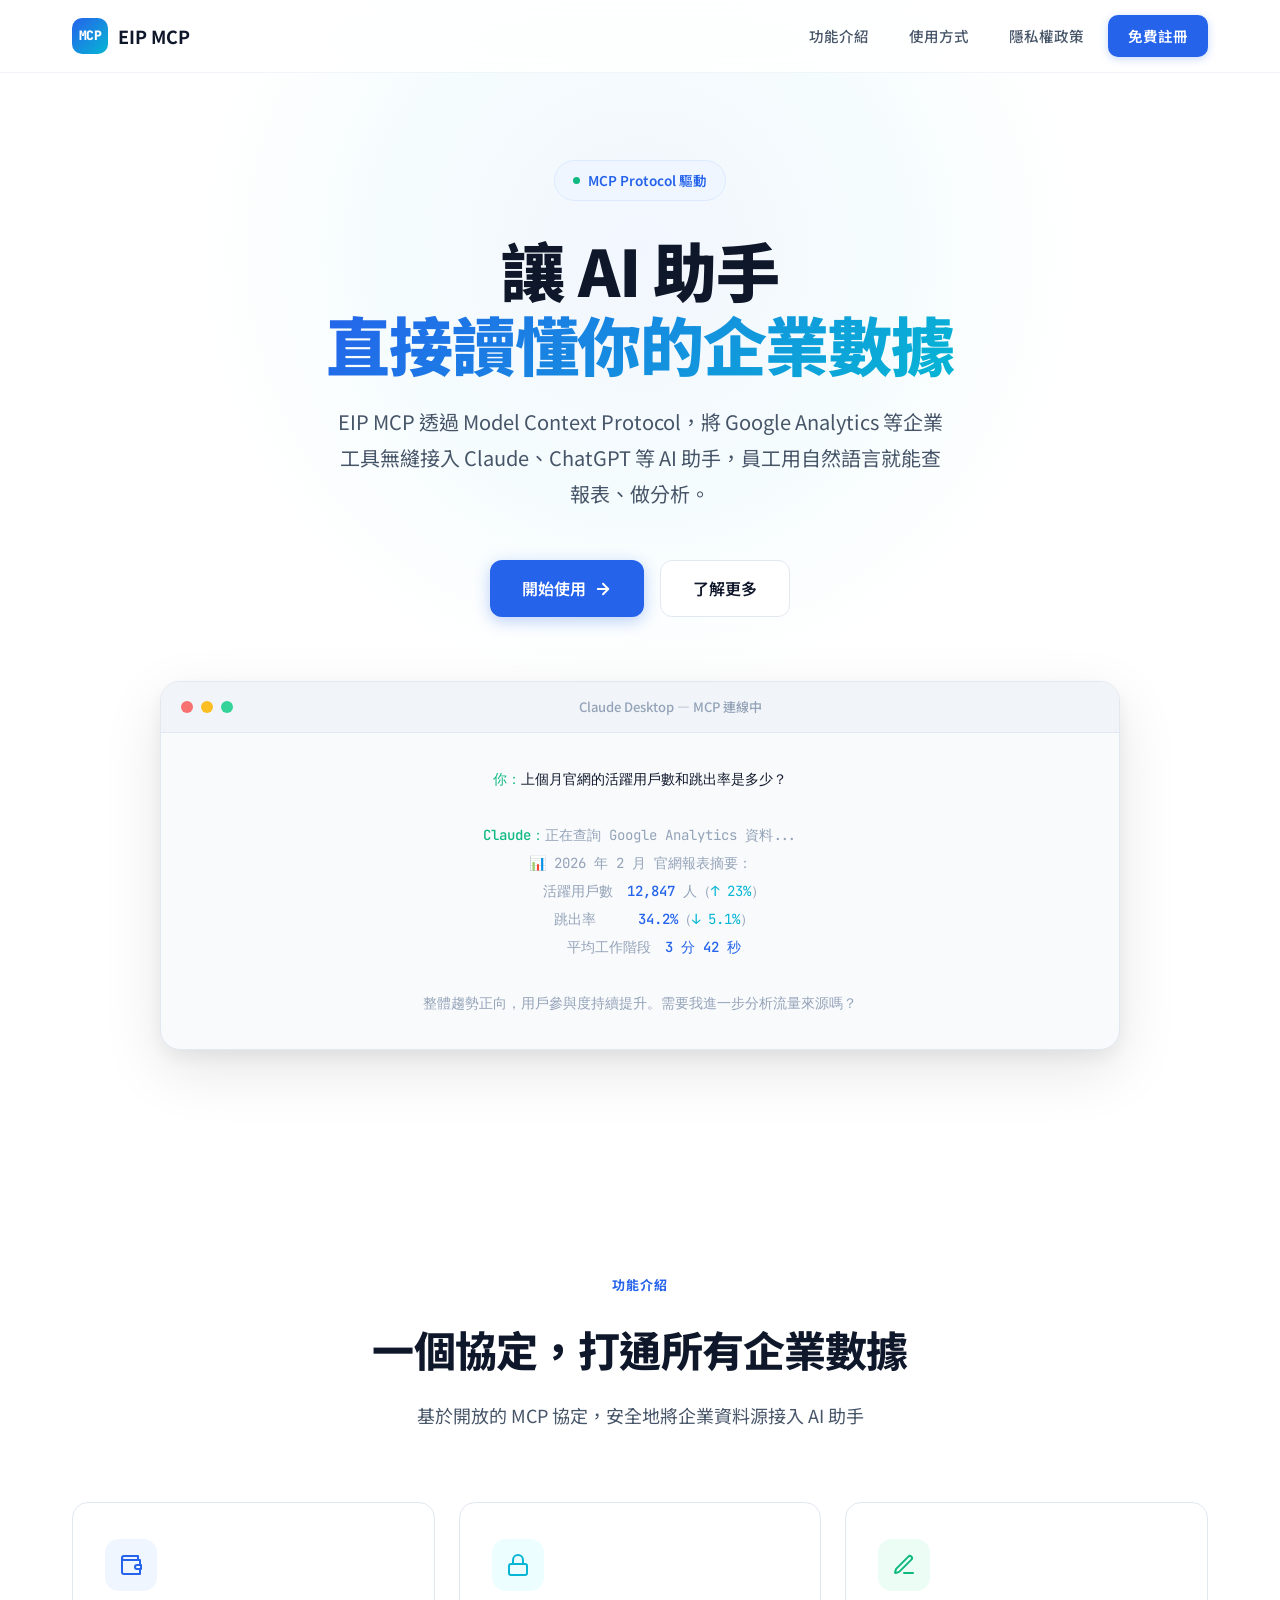
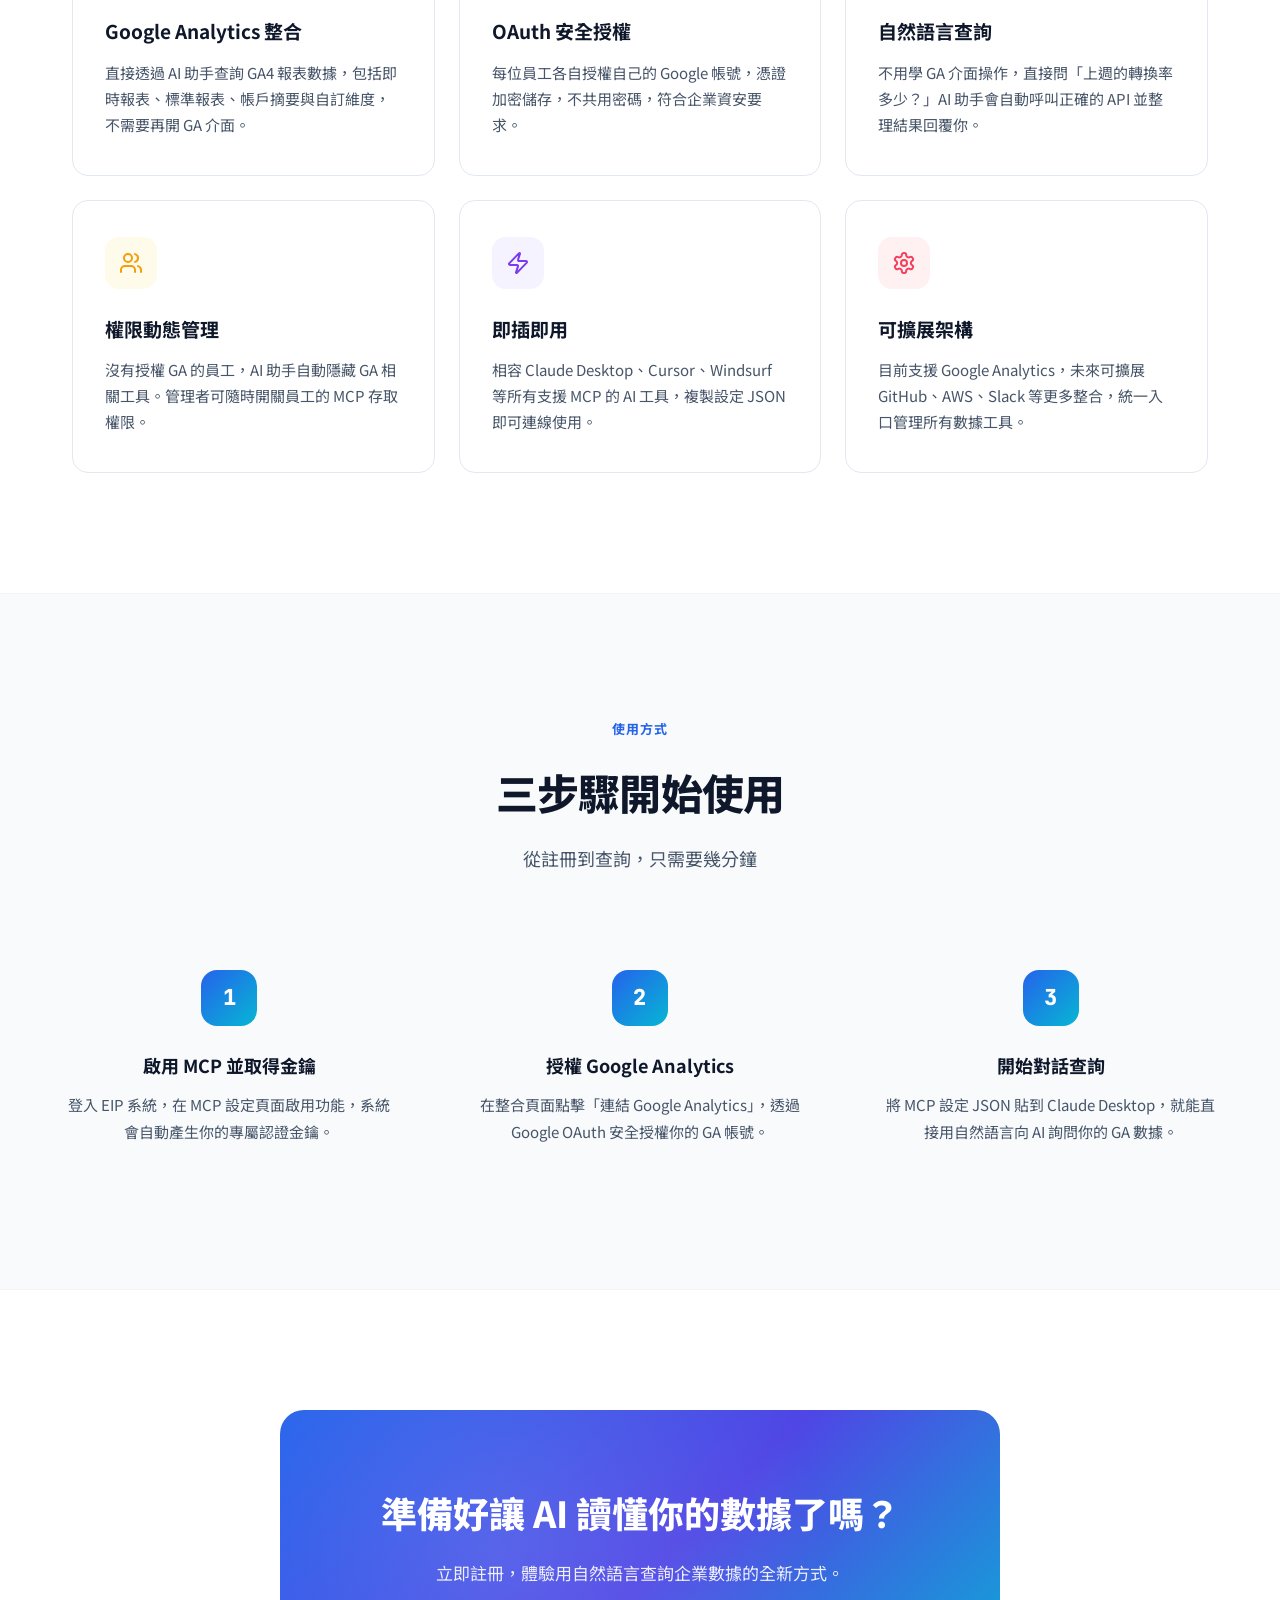
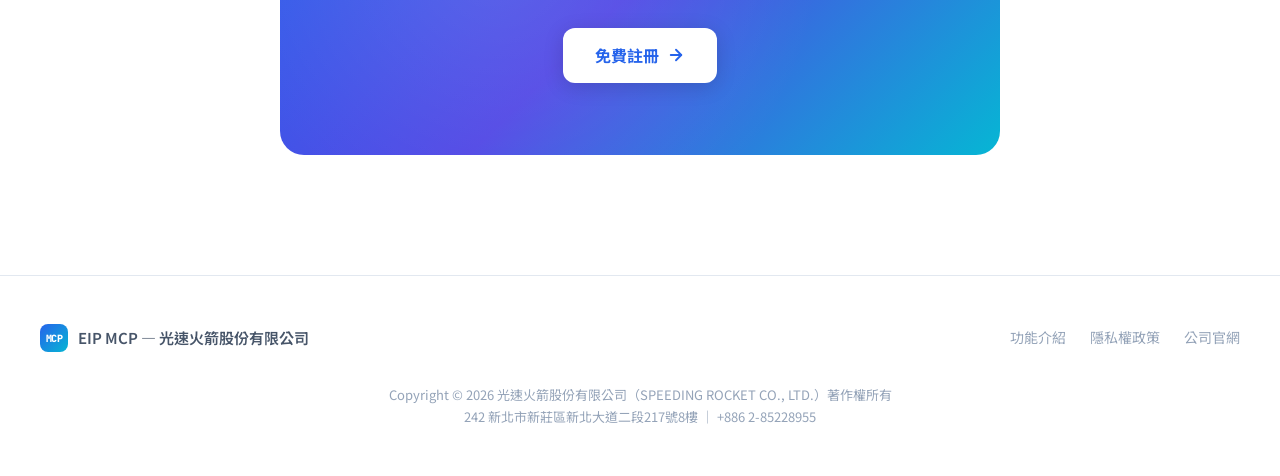
==== index.html @ 8275d1a3 "initial: EIP MCP 官網 + 隱私權政策" ====
<!DOCTYPE html>
<html lang="zh-TW">
<head>
  <meta charset="UTF-8">
  <meta name="viewport" content="width=device-width, initial-scale=1.0">
  <title>EIP MCP — 企業智慧數據整合平台</title>
  <meta name="description" content="EIP MCP 透過 Model Context Protocol 讓 AI 助手直接存取企業數據，提升團隊決策效率。">
  <link rel="preconnect" href="https://fonts.googleapis.com">
  <link rel="preconnect" href="https://fonts.gstatic.com" crossorigin>
  <link href="https://fonts.googleapis.com/css2?family=Noto+Sans+TC:wght@400;500;600;700;900&family=JetBrains+Mono:wght@400;500&display=swap" rel="stylesheet">
  <link rel="stylesheet" href="style.css">
  <style>
    /* ─── HERO ─── */
    .hero {
      padding: 160px 32px 100px;
      text-align: center; position: relative; overflow: hidden;
    }
    .hero::before {
      content: '';
      position: absolute; top: -200px; left: 50%; transform: translateX(-50%);
      width: 900px; height: 900px;
      background: radial-gradient(circle, rgba(37,99,235,0.06) 0%, rgba(6,182,212,0.04) 40%, transparent 70%);
      pointer-events: none;
    }
    .hero-badge {
      display: inline-flex; align-items: center; gap: 8px;
      background: var(--primary-50); border: 1px solid var(--primary-100);
      padding: 8px 18px; border-radius: 100px;
      font-size: 13.5px; font-weight: 600; color: var(--primary);
      margin-bottom: 32px;
      animation: fadeInUp 0.6s ease both;
    }
    .hero-badge::before {
      content: ''; width: 7px; height: 7px;
      background: var(--success); border-radius: 50%;
      animation: pulse-dot 2s ease infinite;
    }
    @keyframes pulse-dot {
      0%, 100% { opacity: 1; transform: scale(1); }
      50% { opacity: 0.6; transform: scale(1.4); }
    }
    .hero h1 {
      font-size: clamp(36px, 5.5vw, 64px);
      font-weight: 900; line-height: 1.15;
      letter-spacing: -0.02em; margin-bottom: 24px;
      animation: fadeInUp 0.6s 0.1s ease both;
    }
    .hero h1 .gradient-text {
      background: linear-gradient(135deg, var(--primary) 0%, var(--accent) 100%);
      -webkit-background-clip: text; -webkit-text-fill-color: transparent; background-clip: text;
    }
    .hero p {
      font-size: clamp(17px, 2vw, 20px); color: var(--text-secondary);
      max-width: 620px; margin: 0 auto 48px; line-height: 1.8;
      animation: fadeInUp 0.6s 0.2s ease both;
    }
    .hero-actions {
      display: flex; gap: 16px; justify-content: center; flex-wrap: wrap;
      animation: fadeInUp 0.6s 0.3s ease both;
    }

    /* Hero visual */
    .hero-visual {
      max-width: 960px; margin: 64px auto 0;
      border-radius: 20px; overflow: hidden;
      box-shadow: var(--shadow-xl); border: 1px solid var(--border);
      background: var(--surface-raised);
      animation: fadeInUp 0.8s 0.4s ease both;
    }
    .terminal-bar {
      display: flex; align-items: center; gap: 8px;
      padding: 14px 20px; background: var(--surface-muted);
      border-bottom: 1px solid var(--border);
    }
    .terminal-dot { width: 12px; height: 12px; border-radius: 50%; }
    .terminal-dot:nth-child(1) { background: #f87171; }
    .terminal-dot:nth-child(2) { background: #fbbf24; }
    .terminal-dot:nth-child(3) { background: #34d399; }
    .terminal-bar span {
      flex: 1; text-align: center; font-size: 13px;
      color: var(--text-muted); font-weight: 500;
    }
    .terminal-body {
      padding: 32px; font-family: 'JetBrains Mono', monospace;
      font-size: 14px; line-height: 2; color: var(--text-secondary);
    }
    .terminal-body .prompt { color: var(--success); font-weight: 500; }
    .terminal-body .cmd { color: var(--text); font-weight: 500; }
    .terminal-body .output { color: var(--text-muted); }
    .terminal-body .highlight { color: var(--primary); font-weight: 500; }
    .terminal-body .accent { color: var(--accent); }

    /* ─── FEATURES ─── */
    .features { padding: 120px 32px; max-width: 1200px; margin: 0 auto; }
    .features-grid {
      display: grid;
      grid-template-columns: repeat(auto-fit, minmax(320px, 1fr));
      gap: 24px;
    }
    .feature-card {
      background: var(--surface); border: 1px solid var(--border);
      border-radius: var(--radius); padding: 36px 32px;
      transition: all 0.3s ease; position: relative; overflow: hidden;
    }
    .feature-card::before {
      content: ''; position: absolute; top: 0; left: 0; right: 0; height: 3px;
      background: linear-gradient(90deg, var(--primary), var(--accent));
      opacity: 0; transition: opacity 0.3s ease;
    }
    .feature-card:hover {
      border-color: var(--primary-100); box-shadow: var(--shadow-lg);
      transform: translateY(-4px);
    }
    .feature-card:hover::before { opacity: 1; }
    .feature-icon {
      width: 52px; height: 52px; border-radius: 14px;
      display: flex; align-items: center; justify-content: center;
      margin-bottom: 24px; font-size: 24px;
    }
    .feature-icon.blue { background: #eff6ff; color: var(--primary); }
    .feature-icon.cyan { background: #ecfeff; color: var(--accent); }
    .feature-icon.green { background: #ecfdf5; color: var(--success); }
    .feature-icon.amber { background: #fffbeb; color: var(--warning); }
    .feature-icon.violet { background: #f5f3ff; color: #7c3aed; }
    .feature-icon.rose { background: #fff1f2; color: #f43f5e; }
    .feature-card h3 { font-size: 19px; font-weight: 700; margin-bottom: 12px; }
    .feature-card p { font-size: 15px; color: var(--text-secondary); line-height: 1.75; }

    /* ─── HOW IT WORKS ─── */
    .how-it-works {
      padding: 120px 32px; background: var(--surface-raised);
      border-top: 1px solid var(--border-light); border-bottom: 1px solid var(--border-light);
    }
    .how-inner { max-width: 1200px; margin: 0 auto; }
    .steps {
      display: grid;
      grid-template-columns: repeat(auto-fit, minmax(260px, 1fr));
      gap: 32px; margin-top: 72px;
    }
    .step { text-align: center; padding: 24px; }
    .step-number {
      width: 56px; height: 56px; border-radius: 16px;
      background: linear-gradient(135deg, var(--primary), var(--accent));
      color: #fff; font-size: 22px; font-weight: 800;
      display: flex; align-items: center; justify-content: center;
      margin: 0 auto 24px; font-family: 'JetBrains Mono', monospace;
    }
    .step h3 { font-size: 18px; font-weight: 700; margin-bottom: 12px; }
    .step p { font-size: 15px; color: var(--text-secondary); line-height: 1.75; }

    /* ─── CTA ─── */
    .cta-section { padding: 120px 32px; text-align: center; }
    .cta-box {
      max-width: 720px; margin: 0 auto;
      background: linear-gradient(135deg, var(--primary) 0%, #4f46e5 50%, var(--accent) 100%);
      border-radius: 24px; padding: 72px 48px; color: #fff;
      position: relative; overflow: hidden;
    }
    .cta-box::before {
      content: ''; position: absolute; inset: 0;
      background: radial-gradient(circle at 30% 40%, rgba(255,255,255,0.12), transparent 60%);
    }
    .cta-box h2 {
      font-size: clamp(26px, 3.5vw, 36px); font-weight: 800;
      margin-bottom: 16px; position: relative;
    }
    .cta-box p { font-size: 17px; opacity: 0.9; margin-bottom: 40px; position: relative; }
    .cta-box .btn {
      background: #fff; color: var(--primary); font-weight: 700;
      position: relative; box-shadow: 0 4px 20px rgba(0,0,0,0.15);
    }
    .cta-box .btn:hover {
      transform: translateY(-2px); box-shadow: 0 8px 30px rgba(0,0,0,0.2);
    }

    @media (max-width: 640px) {
      .hero { padding: 130px 20px 80px; }
      .features, .how-it-works, .cta-section { padding: 80px 20px; }
      .cta-box { padding: 48px 28px; border-radius: 20px; }
      .terminal-body { padding: 20px; font-size: 12.5px; }
    }
  </style>
</head>
<body>

  <!-- NAV -->
  <nav id="navbar">
    <div class="nav-inner">
      <a href="index.html" class="nav-logo">
        <div class="nav-logo-icon">MCP</div>
        EIP MCP
      </a>
      <button class="nav-toggle" onclick="document.querySelector('.nav-links').classList.toggle('open')" aria-label="選單">
        <span></span><span></span><span></span>
      </button>
      <div class="nav-links">
        <a href="#features">功能介紹</a>
        <a href="#how-it-works">使用方式</a>
        <a href="privacy.html">隱私權政策</a>
        <a href="https://meet.speeding-rocket.com/register" class="nav-cta">免費註冊</a>
      </div>
    </div>
  </nav>

  <!-- HERO -->
  <section class="hero">
    <div class="hero-badge">MCP Protocol 驅動</div>
    <h1>讓 AI 助手<br><span class="gradient-text">直接讀懂你的企業數據</span></h1>
    <p>EIP MCP 透過 Model Context Protocol，將 Google Analytics 等企業工具無縫接入 Claude、ChatGPT 等 AI 助手，員工用自然語言就能查報表、做分析。</p>
    <div class="hero-actions">
      <a href="https://meet.speeding-rocket.com/register" class="btn btn-primary">
        開始使用
        <svg viewBox="0 0 24 24" fill="none" stroke="currentColor" stroke-width="2.5" stroke-linecap="round" stroke-linejoin="round"><path d="M5 12h14"/><path d="m12 5 7 7-7 7"/></svg>
      </a>
      <a href="#features" class="btn btn-ghost">了解更多</a>
    </div>

    <div class="hero-visual">
      <div class="terminal-bar">
        <div class="terminal-dot"></div>
        <div class="terminal-dot"></div>
        <div class="terminal-dot"></div>
        <span>Claude Desktop — MCP 連線中</span>
      </div>
      <div class="terminal-body">
        <div><span class="prompt">你：</span><span class="cmd">上個月官網的活躍用戶數和跳出率是多少？</span></div>
        <br>
        <div><span class="prompt">Claude：</span><span class="output">正在查詢 Google Analytics 資料...</span></div>
        <div><span class="output">📊 2026 年 2 月 官網報表摘要：</span></div>
        <div><span class="output">　　活躍用戶數　</span><span class="highlight">12,847</span><span class="output"> 人（</span><span class="accent">↑ 23%</span><span class="output">）</span></div>
        <div><span class="output">　　跳出率　　　</span><span class="highlight">34.2%</span><span class="output">（</span><span class="accent">↓ 5.1%</span><span class="output">）</span></div>
        <div><span class="output">　　平均工作階段　</span><span class="highlight">3 分 42 秒</span></div>
        <br>
        <div><span class="output">整體趨勢正向，用戶參與度持續提升。需要我進一步分析流量來源嗎？</span></div>
      </div>
    </div>
  </section>

  <!-- FEATURES -->
  <section class="features" id="features">
    <div class="section-header reveal">
      <div class="section-label">功能介紹</div>
      <h2>一個協定，打通所有企業數據</h2>
      <p>基於開放的 MCP 協定，安全地將企業資料源接入 AI 助手</p>
    </div>
    <div class="features-grid">
      <div class="feature-card reveal">
        <div class="feature-icon blue">
          <svg width="24" height="24" viewBox="0 0 24 24" fill="none" stroke="currentColor" stroke-width="2" stroke-linecap="round" stroke-linejoin="round"><path d="M21 12V7H5a2 2 0 0 1 0-4h14v4"/><path d="M3 5v14a2 2 0 0 0 2 2h16v-5"/><path d="M18 12a2 2 0 0 0 0 4h4v-4Z"/></svg>
        </div>
        <h3>Google Analytics 整合</h3>
        <p>直接透過 AI 助手查詢 GA4 報表數據，包括即時報表、標準報表、帳戶摘要與自訂維度，不需要再開 GA 介面。</p>
      </div>
      <div class="feature-card reveal">
        <div class="feature-icon cyan">
          <svg width="24" height="24" viewBox="0 0 24 24" fill="none" stroke="currentColor" stroke-width="2" stroke-linecap="round" stroke-linejoin="round"><rect width="18" height="11" x="3" y="11" rx="2" ry="2"/><path d="M7 11V7a5 5 0 0 1 10 0v4"/></svg>
        </div>
        <h3>OAuth 安全授權</h3>
        <p>每位員工各自授權自己的 Google 帳號，憑證加密儲存，不共用密碼，符合企業資安要求。</p>
      </div>
      <div class="feature-card reveal">
        <div class="feature-icon green">
          <svg width="24" height="24" viewBox="0 0 24 24" fill="none" stroke="currentColor" stroke-width="2" stroke-linecap="round" stroke-linejoin="round"><path d="M12 20h9"/><path d="M16.376 3.622a1 1 0 0 1 3.002 3.002L7.368 18.635a2 2 0 0 1-.855.506l-2.872.838a.5.5 0 0 1-.62-.62l.838-2.872a2 2 0 0 1 .506-.854z"/></svg>
        </div>
        <h3>自然語言查詢</h3>
        <p>不用學 GA 介面操作，直接問「上週的轉換率多少？」AI 助手會自動呼叫正確的 API 並整理結果回覆你。</p>
      </div>
      <div class="feature-card reveal">
        <div class="feature-icon amber">
          <svg width="24" height="24" viewBox="0 0 24 24" fill="none" stroke="currentColor" stroke-width="2" stroke-linecap="round" stroke-linejoin="round"><path d="M16 21v-2a4 4 0 0 0-4-4H6a4 4 0 0 0-4 4v2"/><circle cx="9" cy="7" r="4"/><path d="M22 21v-2a4 4 0 0 0-3-3.87"/><path d="M16 3.13a4 4 0 0 1 0 7.75"/></svg>
        </div>
        <h3>權限動態管理</h3>
        <p>沒有授權 GA 的員工，AI 助手自動隱藏 GA 相關工具。管理者可隨時開關員工的 MCP 存取權限。</p>
      </div>
      <div class="feature-card reveal">
        <div class="feature-icon violet">
          <svg width="24" height="24" viewBox="0 0 24 24" fill="none" stroke="currentColor" stroke-width="2" stroke-linecap="round" stroke-linejoin="round"><path d="M4 14a1 1 0 0 1-.78-1.63l9.9-10.2a.5.5 0 0 1 .86.46l-1.92 6.02A1 1 0 0 0 13 10h7a1 1 0 0 1 .78 1.63l-9.9 10.2a.5.5 0 0 1-.86-.46l1.92-6.02A1 1 0 0 0 11 14z"/></svg>
        </div>
        <h3>即插即用</h3>
        <p>相容 Claude Desktop、Cursor、Windsurf 等所有支援 MCP 的 AI 工具，複製設定 JSON 即可連線使用。</p>
      </div>
      <div class="feature-card reveal">
        <div class="feature-icon rose">
          <svg width="24" height="24" viewBox="0 0 24 24" fill="none" stroke="currentColor" stroke-width="2" stroke-linecap="round" stroke-linejoin="round"><path d="M12.22 2h-.44a2 2 0 0 0-2 2v.18a2 2 0 0 1-1 1.73l-.43.25a2 2 0 0 1-2 0l-.15-.08a2 2 0 0 0-2.73.73l-.22.38a2 2 0 0 0 .73 2.73l.15.1a2 2 0 0 1 1 1.72v.51a2 2 0 0 1-1 1.74l-.15.09a2 2 0 0 0-.73 2.73l.22.38a2 2 0 0 0 2.73.73l.15-.08a2 2 0 0 1 2 0l.43.25a2 2 0 0 1 1 1.73V20a2 2 0 0 0 2 2h.44a2 2 0 0 0 2-2v-.18a2 2 0 0 1 1-1.73l.43-.25a2 2 0 0 1 2 0l.15.08a2 2 0 0 0 2.73-.73l.22-.39a2 2 0 0 0-.73-2.73l-.15-.08a2 2 0 0 1-1-1.74v-.5a2 2 0 0 1 1-1.74l.15-.09a2 2 0 0 0 .73-2.73l-.22-.38a2 2 0 0 0-2.73-.73l-.15.08a2 2 0 0 1-2 0l-.43-.25a2 2 0 0 1-1-1.73V4a2 2 0 0 0-2-2z"/><circle cx="12" cy="12" r="3"/></svg>
        </div>
        <h3>可擴展架構</h3>
        <p>目前支援 Google Analytics，未來可擴展 GitHub、AWS、Slack 等更多整合，統一入口管理所有數據工具。</p>
      </div>
    </div>
  </section>

  <!-- HOW IT WORKS -->
  <section class="how-it-works" id="how-it-works">
    <div class="how-inner">
      <div class="section-header reveal">
        <div class="section-label">使用方式</div>
        <h2>三步驟開始使用</h2>
        <p>從註冊到查詢，只需要幾分鐘</p>
      </div>
      <div class="steps">
        <div class="step reveal">
          <div class="step-number">1</div>
          <h3>啟用 MCP 並取得金鑰</h3>
          <p>登入 EIP 系統，在 MCP 設定頁面啟用功能，系統會自動產生你的專屬認證金鑰。</p>
        </div>
        <div class="step reveal">
          <div class="step-number">2</div>
          <h3>授權 Google Analytics</h3>
          <p>在整合頁面點擊「連結 Google Analytics」，透過 Google OAuth 安全授權你的 GA 帳號。</p>
        </div>
        <div class="step reveal">
          <div class="step-number">3</div>
          <h3>開始對話查詢</h3>
          <p>將 MCP 設定 JSON 貼到 Claude Desktop，就能直接用自然語言向 AI 詢問你的 GA 數據。</p>
        </div>
      </div>
    </div>
  </section>

  <!-- CTA -->
  <section class="cta-section">
    <div class="cta-box reveal">
      <h2>準備好讓 AI 讀懂你的數據了嗎？</h2>
      <p>立即註冊，體驗用自然語言查詢企業數據的全新方式。</p>
      <a href="https://meet.speeding-rocket.com/register" class="btn">
        免費註冊
        <svg width="18" height="18" viewBox="0 0 24 24" fill="none" stroke="currentColor" stroke-width="2.5" stroke-linecap="round" stroke-linejoin="round"><path d="M5 12h14"/><path d="m12 5 7 7-7 7"/></svg>
      </a>
    </div>
  </section>

  <!-- FOOTER -->
  <footer>
    <div class="footer-inner">
      <div class="footer-brand">
        <div class="nav-logo-icon">MCP</div>
        EIP MCP — 光速火箭股份有限公司
      </div>
      <div class="footer-links">
        <a href="#features">功能介紹</a>
        <a href="privacy.html">隱私權政策</a>
        <a href="https://www.speeding-rocket.com" target="_blank" rel="noopener">公司官網</a>
      </div>
      <div class="footer-copy">
        Copyright &copy; 2026 光速火箭股份有限公司（SPEEDING ROCKET CO., LTD.）著作權所有<br>
        242 新北市新莊區新北大道二段217號8樓 ｜ +886 2-85228955
      </div>
    </div>
  </footer>

  <script>
    const navbar = document.getElementById('navbar');
    window.addEventListener('scroll', () => {
      navbar.classList.toggle('scrolled', window.scrollY > 20);
    });
    const revealEls = document.querySelectorAll('.reveal');
    const observer = new IntersectionObserver((entries) => {
      entries.forEach((entry, i) => {
        if (entry.isIntersecting) {
          setTimeout(() => entry.target.classList.add('visible'), i * 80);
          observer.unobserve(entry.target);
        }
      });
    }, { threshold: 0.15 });
    revealEls.forEach(el => observer.observe(el));
    document.querySelectorAll('.nav-links a').forEach(a => {
      a.addEventListener('click', () => document.querySelector('.nav-links').classList.remove('open'));
    });
  </script>
</body>
</html>
---- style.css ----
/* ─── RESET & VARIABLES ─── */
*, *::before, *::after { margin: 0; padding: 0; box-sizing: border-box; }

:root {
  --primary: #2563eb;
  --primary-light: #3b82f6;
  --primary-dark: #1d4ed8;
  --primary-50: #eff6ff;
  --primary-100: #dbeafe;
  --accent: #06b6d4;
  --accent-light: #22d3ee;
  --surface: #ffffff;
  --surface-raised: #f8fafc;
  --surface-muted: #f1f5f9;
  --border: #e2e8f0;
  --border-light: #f1f5f9;
  --text: #0f172a;
  --text-secondary: #475569;
  --text-muted: #94a3b8;
  --success: #10b981;
  --warning: #f59e0b;
  --radius: 16px;
  --radius-sm: 10px;
  --shadow-sm: 0 1px 3px rgba(0,0,0,0.04), 0 1px 2px rgba(0,0,0,0.06);
  --shadow-md: 0 4px 16px rgba(0,0,0,0.06), 0 2px 4px rgba(0,0,0,0.04);
  --shadow-lg: 0 12px 40px rgba(0,0,0,0.08), 0 4px 12px rgba(0,0,0,0.04);
  --shadow-xl: 0 20px 60px rgba(0,0,0,0.1), 0 8px 20px rgba(0,0,0,0.06);
}

html { scroll-behavior: smooth; scroll-padding-top: 80px; }

body {
  font-family: 'Noto Sans TC', -apple-system, BlinkMacSystemFont, sans-serif;
  color: var(--text);
  background: var(--surface);
  line-height: 1.7;
  -webkit-font-smoothing: antialiased;
  overflow-x: hidden;
}

/* ─── NAV ─── */
nav {
  position: fixed; top: 0; left: 0; right: 0; z-index: 100;
  background: rgba(255,255,255,0.85);
  backdrop-filter: blur(20px) saturate(180%);
  -webkit-backdrop-filter: blur(20px) saturate(180%);
  border-bottom: 1px solid var(--border-light);
  transition: box-shadow 0.3s ease;
}
nav.scrolled { box-shadow: var(--shadow-sm); }
.nav-inner {
  max-width: 1200px; margin: 0 auto;
  padding: 0 32px; height: 72px;
  display: flex; align-items: center; justify-content: space-between;
}
.nav-logo {
  display: flex; align-items: center; gap: 10px;
  text-decoration: none; color: var(--text);
  font-weight: 700; font-size: 18px;
}
.nav-logo-icon {
  width: 36px; height: 36px; border-radius: 10px;
  background: linear-gradient(135deg, var(--primary), var(--accent));
  display: flex; align-items: center; justify-content: center;
  color: #fff; font-weight: 900; font-size: 13px;
  font-family: 'JetBrains Mono', monospace;
  letter-spacing: -0.5px;
}
.nav-links { display: flex; align-items: center; gap: 8px; }
.nav-links a {
  text-decoration: none; color: var(--text-secondary);
  padding: 8px 16px; border-radius: 8px;
  font-size: 14.5px; font-weight: 500;
  transition: all 0.2s ease;
}
.nav-links a:hover { color: var(--text); background: var(--surface-muted); }
.nav-cta {
  background: var(--primary) !important; color: #fff !important;
  padding: 9px 20px !important; border-radius: 10px !important;
  font-weight: 600 !important;
  transition: all 0.2s ease !important;
  box-shadow: 0 2px 8px rgba(37,99,235,0.25);
}
.nav-cta:hover {
  background: var(--primary-dark) !important;
  box-shadow: 0 4px 16px rgba(37,99,235,0.35) !important;
  transform: translateY(-1px);
}
.nav-toggle { display: none; background: none; border: none; cursor: pointer; padding: 8px; }
.nav-toggle span { display: block; width: 22px; height: 2px; background: var(--text); margin: 5px 0; border-radius: 2px; transition: 0.3s; }

@media (max-width: 768px) {
  .nav-toggle { display: block; }
  .nav-links {
    position: fixed; top: 72px; left: 0; right: 0;
    background: rgba(255,255,255,0.98); backdrop-filter: blur(20px);
    flex-direction: column; padding: 16px 24px 24px;
    border-bottom: 1px solid var(--border);
    transform: translateY(-110%); opacity: 0;
    transition: all 0.3s ease; gap: 4px;
  }
  .nav-links.open { transform: translateY(0); opacity: 1; }
  .nav-links a { width: 100%; padding: 12px 16px; }
  .nav-cta { width: 100% !important; text-align: center; margin-top: 8px; }
}

/* ─── BUTTONS ─── */
.btn {
  display: inline-flex; align-items: center; gap: 8px;
  padding: 14px 32px; border-radius: 12px;
  font-size: 16px; font-weight: 600;
  text-decoration: none; cursor: pointer; border: none;
  transition: all 0.25s ease;
}
.btn-primary {
  background: var(--primary); color: #fff;
  box-shadow: 0 4px 16px rgba(37,99,235,0.3);
}
.btn-primary:hover {
  background: var(--primary-dark);
  box-shadow: 0 6px 24px rgba(37,99,235,0.4);
  transform: translateY(-2px);
}
.btn-ghost {
  background: var(--surface); color: var(--text);
  border: 1.5px solid var(--border);
}
.btn-ghost:hover {
  border-color: var(--primary-light); color: var(--primary);
  background: var(--primary-50);
}
.btn svg { width: 18px; height: 18px; }

/* ─── SECTION HEADER ─── */
.section-header { text-align: center; margin-bottom: 72px; }
.section-label {
  display: inline-block;
  font-size: 13px; font-weight: 700;
  color: var(--primary); text-transform: uppercase;
  letter-spacing: 0.08em; margin-bottom: 16px;
}
.section-header h2 {
  font-size: clamp(28px, 4vw, 42px);
  font-weight: 800; letter-spacing: -0.02em; margin-bottom: 16px;
}
.section-header p {
  font-size: 18px; color: var(--text-secondary);
  max-width: 560px; margin: 0 auto;
}

/* ─── FOOTER ─── */
footer {
  padding: 48px 32px;
  border-top: 1px solid var(--border);
  text-align: center;
}
.footer-inner {
  max-width: 1200px; margin: 0 auto;
  display: flex; align-items: center; justify-content: space-between;
  flex-wrap: wrap; gap: 16px;
}
.footer-brand {
  display: flex; align-items: center; gap: 10px;
  font-weight: 600; font-size: 15px; color: var(--text-secondary);
}
.footer-brand .nav-logo-icon { width: 28px; height: 28px; font-size: 10px; border-radius: 8px; }
.footer-links { display: flex; gap: 24px; }
.footer-links a {
  font-size: 14px; color: var(--text-muted);
  text-decoration: none; transition: color 0.2s;
}
.footer-links a:hover { color: var(--text); }
.footer-copy { font-size: 13px; color: var(--text-muted); width: 100%; margin-top: 16px; }

@media (max-width: 640px) {
  .footer-inner { justify-content: center; text-align: center; }
  .footer-links { justify-content: center; }
}

/* ─── ANIMATIONS ─── */
@keyframes fadeInUp {
  from { opacity: 0; transform: translateY(24px); }
  to { opacity: 1; transform: translateY(0); }
}
.reveal {
  opacity: 0; transform: translateY(24px);
  transition: opacity 0.6s ease, transform 0.6s ease;
}
.reveal.visible { opacity: 1; transform: translateY(0); }

/* ─── PRIVACY (shared) ─── */
.privacy {
  padding: 120px 32px;
  background: var(--surface-raised);
  border-top: 1px solid var(--border-light);
}
.privacy-inner { max-width: 800px; margin: 0 auto; }
.privacy-inner h2 {
  font-size: clamp(28px, 4vw, 36px);
  font-weight: 800; margin-bottom: 16px;
  text-align: center; letter-spacing: -0.02em;
}
.privacy-inner .privacy-updated {
  text-align: center; color: var(--text-muted);
  font-size: 14px; margin-bottom: 48px;
}
.privacy-section { margin-bottom: 40px; }
.privacy-section h3 {
  font-size: 20px; font-weight: 700; margin-bottom: 16px; color: var(--text);
  padding-bottom: 10px; border-bottom: 2px solid var(--primary-100);
}
.privacy-section h4 {
  font-size: 16px; font-weight: 600; margin: 20px 0 10px; color: var(--text);
}
.privacy-section p {
  font-size: 15px; color: var(--text-secondary);
  margin-bottom: 12px; line-height: 1.85;
}
.privacy-section ul { list-style: none; padding: 0; }
.privacy-section ul li {
  font-size: 15px; color: var(--text-secondary);
  padding: 6px 0 6px 24px; position: relative; line-height: 1.8;
}
.privacy-section ul li::before {
  content: ''; position: absolute; left: 8px; top: 14px;
  width: 6px; height: 6px; border-radius: 50%;
  background: var(--primary-light);
}
.privacy-section code {
  font-family: 'JetBrains Mono', monospace;
  font-size: 13px; background: var(--surface-muted);
  padding: 2px 8px; border-radius: 4px;
  border: 1px solid var(--border); word-break: break-all;
}
.privacy-section a {
  color: var(--primary); text-decoration: none;
  border-bottom: 1px solid var(--primary-100); transition: border-color 0.2s;
}
.privacy-section a:hover { border-color: var(--primary); }

@media (max-width: 640px) {
  .privacy { padding: 80px 20px; }
}
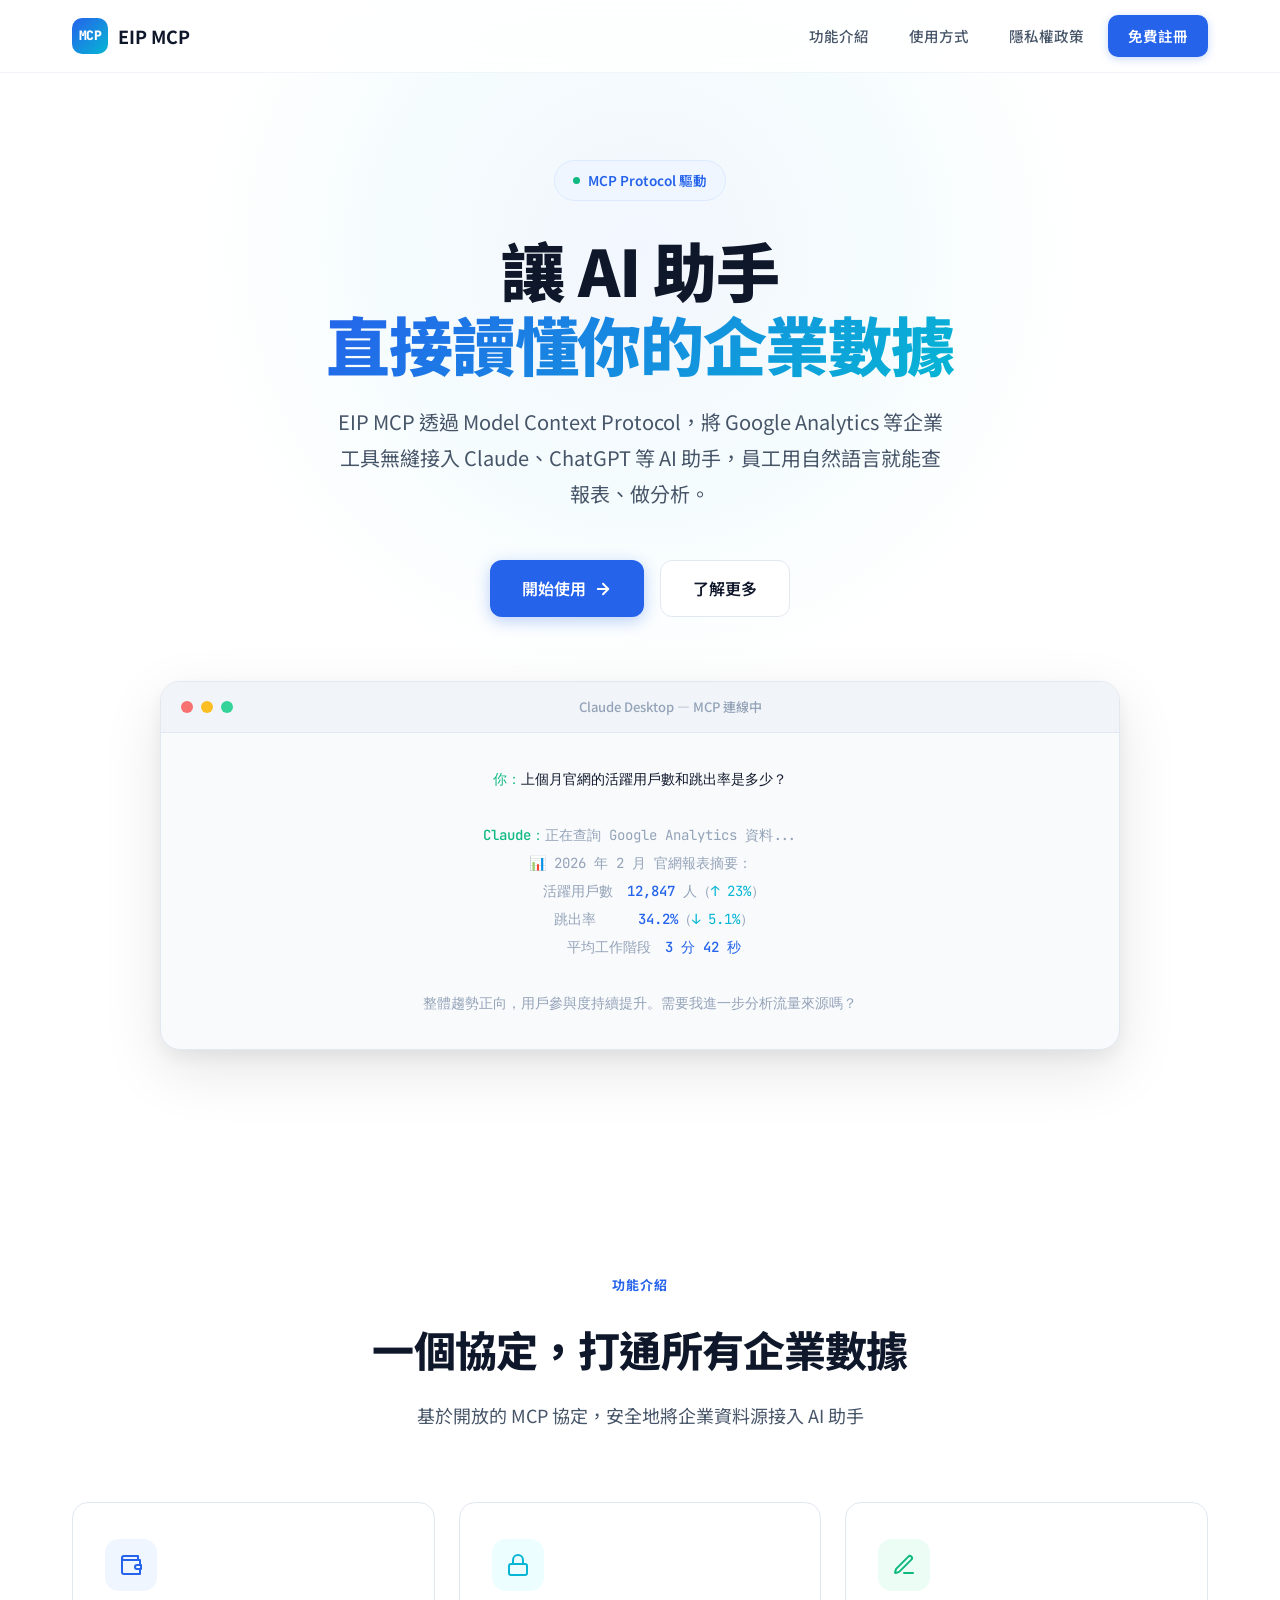
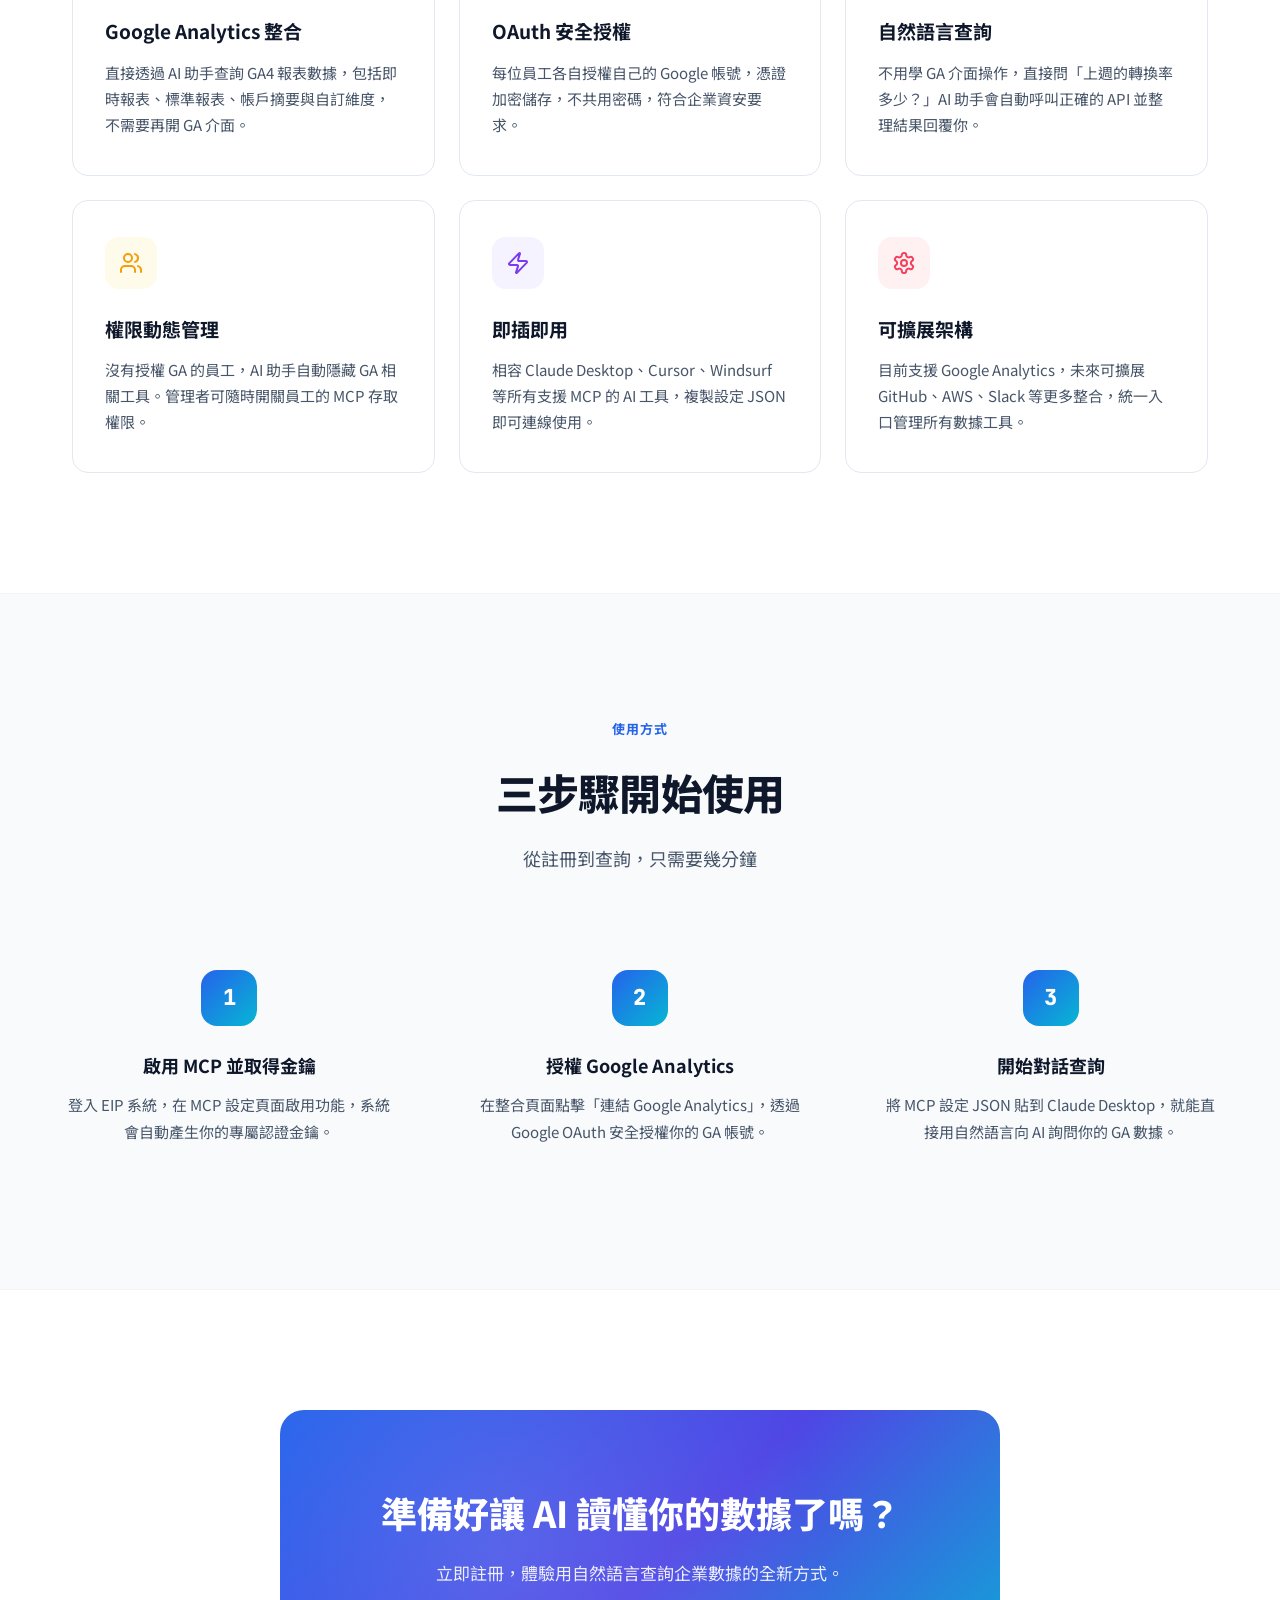
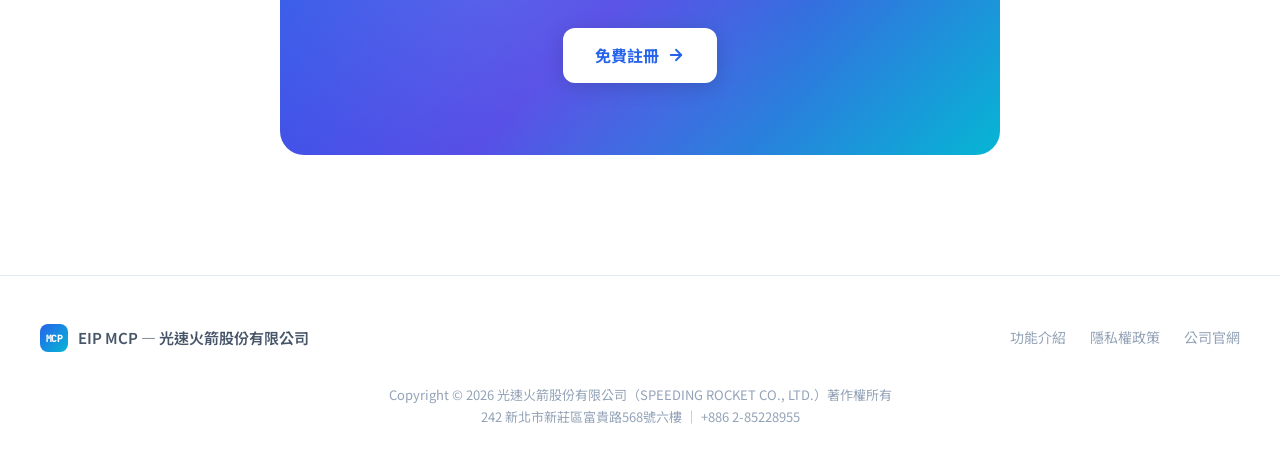
==== commit 63a6a520: "FIX" ====
--- a/index.html
+++ b/index.html
@@ -343,7 +343,7 @@
       </div>
       <div class="footer-copy">
         Copyright &copy; 2026 光速火箭股份有限公司（SPEEDING ROCKET CO., LTD.）著作權所有<br>
-        242 新北市新莊區新北大道二段217號8樓 ｜ +886 2-85228955
+        242 新北市新莊區富貴路568號六樓 ｜ +886 2-85228955
       </div>
     </div>
   </footer>
